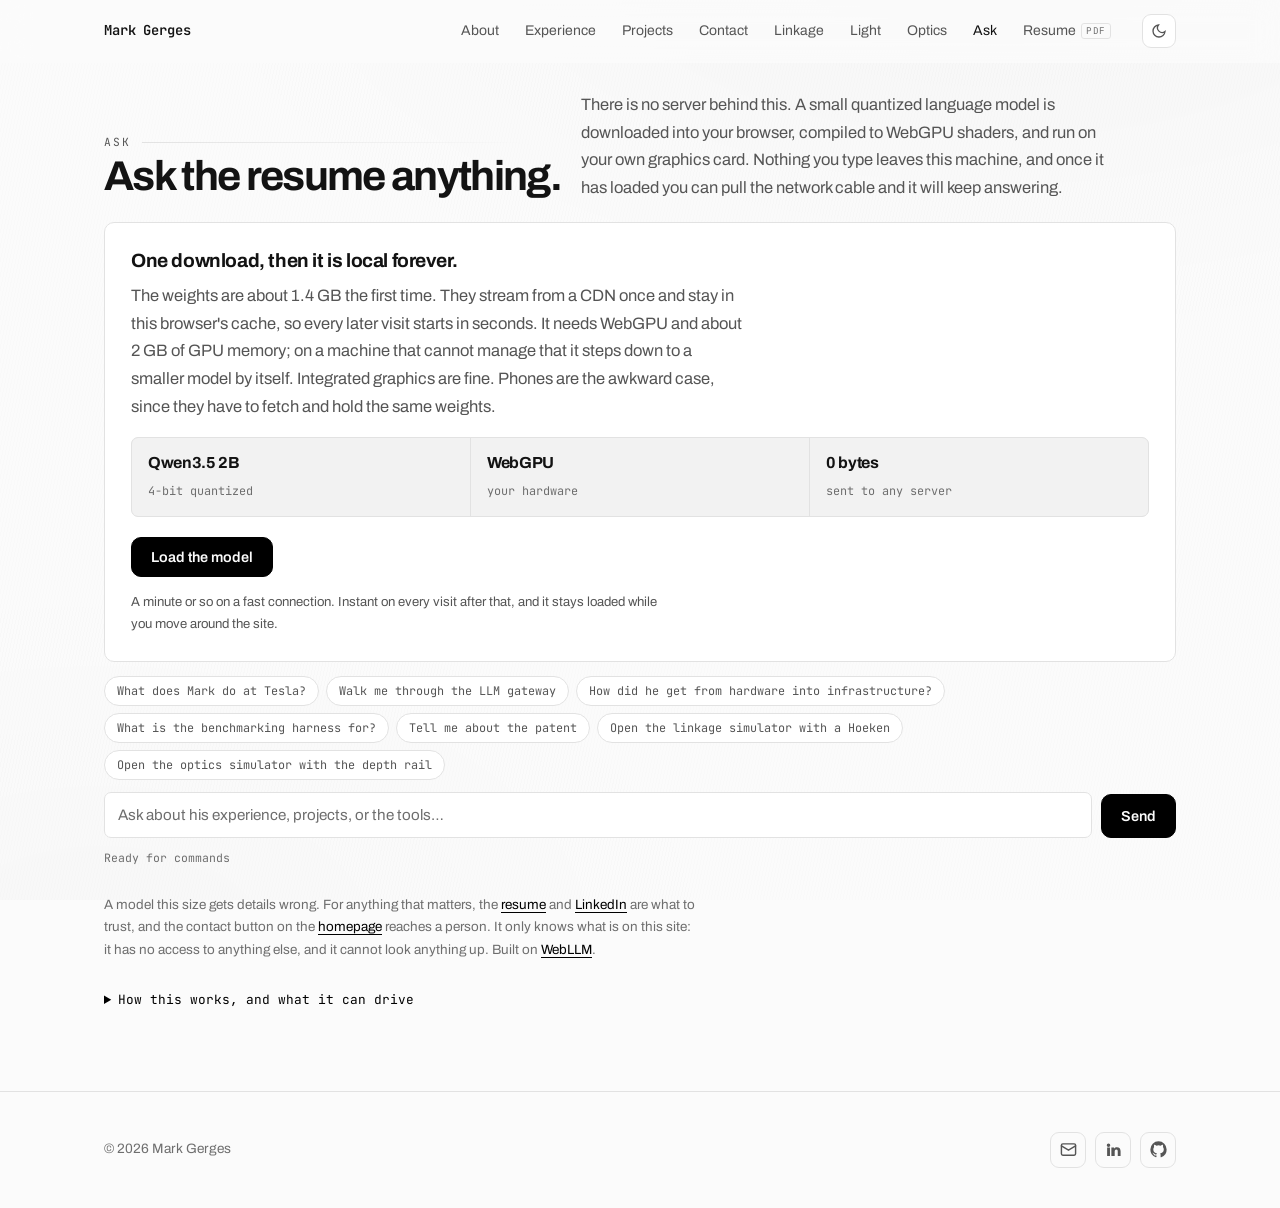
==== pages/chat.html @ 86130ea0 "Bring the depth-of-field box back, and unpile the labels THE BOX. Restored from viewer/scene3d.c: th" ====
<!DOCTYPE html>
<html lang="en">
<head>
<meta charset="UTF-8">
<meta name="viewport" content="width=device-width, initial-scale=1.0">
<title>Ask | Mark Gerges</title>
<meta name="description" content="Ask a language model about Mark Gerges's work, and tell it what to do with the simulators on this site. The model downloads into your browser and runs on your own GPU: nothing you type is sent anywhere.">
<link rel="canonical" href="https://mhsghali.github.io/pages/chat.html">
<meta property="og:type" content="website">
<meta property="og:title" content="Ask — a language model that runs in your browser">
<meta property="og:description" content="A small quantized model, compiled to WebGPU shaders and run on your own graphics card. It answers questions about Mark's work and drives the simulators on this site.">
<meta property="og:url" content="https://mhsghali.github.io/pages/chat.html">
<meta name="twitter:card" content="summary">
<meta name="theme-color" content="#0a0a0a">
<link rel="icon" type="image/svg+xml" href="../assets/images/favicon.svg">
<link rel="preconnect" href="https://fonts.googleapis.com">
<link rel="preconnect" href="https://fonts.gstatic.com" crossorigin>
<link rel="stylesheet" href="https://fonts.googleapis.com/css2?family=Archivo:wght@400;500;600;700;800&family=JetBrains+Mono:wght@400;500&display=swap" media="print" onload="this.media='all'">
<noscript><link rel="stylesheet" href="https://fonts.googleapis.com/css2?family=Archivo:wght@400;500;600;700;800&family=JetBrains+Mono:wght@400;500&display=swap"></noscript>
<link rel="stylesheet" href="../css/main.css?v=f56d3836">
<script>/* Runs before paint: marks JS alive so the reveal animation can hide
   things it will later show, and settles the theme so there is no flash. */
document.documentElement.classList.add("js");
try{var t=localStorage.getItem("theme");
/* No stored choice means the visitor has not chosen; follow the OS. */
if(t==="light"||(!t&&window.matchMedia&&matchMedia("(prefers-color-scheme: light)").matches))
document.documentElement.setAttribute("data-theme","light")}catch(e){}</script>
<script src="../js/app.js?v=f56d3836" defer></script>
<script type="module" src="../js/chat/page.js?v=f56d3836"></script>
</head>
<body>
<div class="sheen" aria-hidden="true"></div>

<!-- BUILD:nav -->
<header class="nav">
  <div class="wrap nav-inner">
    <a class="brand" href="../index.html">Mark Gerges</a>
    <button class="icon-btn nav-toggle" data-nav-toggle aria-expanded="false" aria-label="Toggle navigation">
      <svg viewBox="0 0 24 24" fill="none" stroke="currentColor" stroke-width="2" stroke-linecap="round"><path d="M3 6h18M3 12h18M3 18h18"/></svg>
    </button>
    <nav class="nav-links" aria-label="Primary">
      <a href="../index.html#about">About</a>
      <a href="../index.html#experience">Experience</a>
      <a href="../index.html#projects">Projects</a>
      <a href="../index.html#contact">Contact</a>
      <a href="../pages/linkage.html">Linkage</a>
      <a href="../pages/light.html">Light</a>
      <a href="../pages/optics.html">Optics</a>
      <a href="../pages/chat.html" aria-current="page">Ask</a>
      <a href="../assets/files/MarkGerges.pdf" target="_blank" rel="noopener"
         aria-label="Resume (PDF, opens in a new tab)">Resume<span class="ext" aria-hidden="true">PDF</span></a>
    </nav>
    <div class="nav-actions">
      <button class="icon-btn" data-theme-toggle aria-label="Toggle color theme">
        <svg class="icon-sun" viewBox="0 0 24 24" fill="none" stroke="currentColor" stroke-width="2" stroke-linecap="round"><circle cx="12" cy="12" r="4"/><path d="M12 2v2M12 20v2M4.9 4.9l1.4 1.4M17.7 17.7l1.4 1.4M2 12h2M20 12h2M4.9 19.1l1.4-1.4M17.7 6.3l1.4-1.4"/></svg>
        <svg class="icon-moon" viewBox="0 0 24 24" fill="none" stroke="currentColor" stroke-width="2" stroke-linecap="round"><path d="M21 12.8A9 9 0 1 1 11.2 3a7 7 0 0 0 9.8 9.8z"/></svg>
      </button>
    </div>
  </div>
</header>
<!-- /BUILD:nav -->

<main>
<section class="tool wrap">
  <div class="tool-head">
    <div>
      <p class="eyebrow">Ask</p>
      <h1>Ask the resume anything.</h1>
    </div>
    <p>There is no server behind this. A small quantized language model is downloaded into your browser, compiled to WebGPU shaders, and run on your own graphics card. Nothing you type leaves this machine, and once it has loaded you can pull the network cable and it will keep answering.</p>
  </div>

  <div id="assistant"></div>

  <p class="chat-fineprint">
    A model this size gets details wrong. For anything that matters, the
    <a href="../assets/files/MarkGerges.pdf">resume</a> and
    <a href="https://www.linkedin.com/in/mark-gerges-9899967a/" target="_blank" rel="noopener">LinkedIn</a>
    are what to trust, and the contact button on the <a href="../index.html#contact">homepage</a>
    reaches a person. It only knows what is on this site: it has no access to anything else, and it
    cannot look anything up. Built on
    <a href="https://github.com/mlc-ai/web-llm" target="_blank" rel="noopener">WebLLM</a>.
  </p>

  <details class="howto">
    <summary>How this works, and what it can drive</summary>
    <div class="grid grid-2">
      <div>
        <h3>Where the model runs</h3>
        <p class="panel-hint" style="margin:0 0 12px">The weights stream from a CDN once, about 1.4&nbsp;GB, and are kept in this browser's cache, so every later visit starts in seconds. They are compiled to WebGPU shaders and executed on your GPU. There is no API key here and no request to any server: the network is used to fetch the model and for nothing else.</p>
        <p class="panel-hint" style="margin:0">The model itself is held by a service worker rather than by the page, so it survives you navigating between the pages of this site. Load it here and the assistant panel on the simulators is already warm when you get there.</p>
      </div>
      <div>
        <h3>Two kinds of message</h3>
        <p class="panel-hint" style="margin:0 0 12px">A <strong>question</strong> goes to the model, which answers from a profile written into the page. Anything unrelated to Mark or to this site is refused before it reaches the GPU, by a check that costs nothing and cannot be talked out of it.</p>
        <p class="panel-hint" style="margin:0">A <strong>command</strong> never touches the model at all. &ldquo;Load the Hoeken and run it&rdquo; is matched against a fixed grammar and executed exactly, so the simulator can never be driven by a model's guess. On this page a command becomes a link into the right tool; on the tool pages the same panel presses the buttons.</p>
      </div>
    </div>
  </details>
</section>
</main>

<!-- BUILD:footer -->
<footer>
  <div class="wrap foot">
    <p>&copy; <span data-year></span> Mark Gerges</p>
    <div class="social">
      <a data-mailto data-mailto-user="mrkghali" data-mailto-domain="gmail.com" href="#contact" aria-label="Email" hidden><svg viewBox="0 0 24 24" fill="none" stroke="currentColor" stroke-width="2" stroke-linecap="round" stroke-linejoin="round"><rect x="2" y="4" width="20" height="16" rx="2"/><path d="m22 7-10 6L2 7"/></svg></a>
      <a href="https://www.linkedin.com/in/mark-gerges-9899967a/" target="_blank" rel="noopener" aria-label="LinkedIn"><svg viewBox="0 0 24 24" fill="currentColor"><path d="M4.98 3.5a2.5 2.5 0 1 1 0 5 2.5 2.5 0 0 1 0-5zM3 9h4v12H3zM9 9h3.8v1.7h.06c.53-.95 1.83-1.95 3.76-1.95C20.5 8.75 22 11 22 14.5V21h-4v-5.9c0-1.4-.03-3.2-2-3.2s-2.3 1.5-2.3 3.1V21H9z"/></svg></a>
      <a href="https://github.com/MHSGhali" target="_blank" rel="noopener" aria-label="GitHub"><svg viewBox="0 0 24 24" fill="currentColor"><path d="M12 .5A11.5 11.5 0 0 0 .5 12a11.5 11.5 0 0 0 7.86 10.92c.58.1.79-.25.79-.55v-2c-3.2.7-3.88-1.37-3.88-1.37-.53-1.35-1.29-1.7-1.29-1.7-1.05-.72.08-.7.08-.7 1.16.08 1.77 1.2 1.77 1.2 1.03 1.78 2.71 1.27 3.37.97.1-.75.4-1.27.73-1.56-2.55-.29-5.24-1.28-5.24-5.7 0-1.26.45-2.29 1.19-3.1-.12-.29-.52-1.46.11-3.05 0 0 .97-.31 3.18 1.18a11 11 0 0 1 5.8 0c2.2-1.49 3.17-1.18 3.17-1.18.63 1.59.23 2.76.12 3.05.74.81 1.18 1.84 1.18 3.1 0 4.43-2.69 5.4-5.25 5.69.41.36.78 1.06.78 2.14v3.17c0 .3.2.66.8.55A11.5 11.5 0 0 0 23.5 12 11.5 11.5 0 0 0 12 .5z"/></svg></a>
    </div>
  </div>
</footer>
<!-- /BUILD:footer -->
</body>
</html>
---- css/main.css ----
/* ============================================================
   Mark Gerges - design system
   Monochrome, dark-first. Light mode via [data-theme].

   There is no hue anywhere, so --accent is not a colour but a POSITION: the
   far end of the value scale, white on black and black on white. It marks
   whatever should carry the most emphasis -- a driven motor link, a traced
   path, the primary button, a focused control. Everything else is placed
   between --text and --surface-line by value alone.
   ============================================================ */

:root {
  --bg:            #0a0a0a;
  --bg-elev:       #141414;
  --bg-elev-2:     #1c1c1c;
  --surface-line:  #2c2c2c;
  --text:          #e9e9e9;
  --text-dim:      #a1a1a1;
  --text-faint:    #858585;
  --accent:        #ffffff;
  --accent-soft:   rgba(255, 255, 255, 0.08);
  --ring:          rgba(255, 255, 255, 0.55);
  --shadow:        0 1px 2px rgba(0,0,0,.6), 0 12px 30px -14px rgba(0,0,0,.85);
  --sheen-opacity: 1;

  --font-sans: "Archivo", system-ui, -apple-system, "Segoe UI", Helvetica, Arial, sans-serif;
  --font-mono: "JetBrains Mono", ui-monospace, SFMono-Regular, "SF Mono", Menlo, Consolas, monospace;

  --maxw: 1120px;
  --radius: 10px;
  --radius-sm: 7px;
}

:root[data-theme="light"] {
  --bg:            #fbfbfb;
  --bg-elev:       #ffffff;
  --bg-elev-2:     #f2f2f2;
  --surface-line:  #e2e2e2;
  --text:          #131313;
  --text-dim:      #555555;
  --text-faint:    #6e6e6e;
  --accent:        #000000;
  --accent-soft:   rgba(0, 0, 0, 0.06);
  --ring:          rgba(0, 0, 0, 0.5);
  --shadow:        0 1px 2px rgba(0,0,0,.05), 0 10px 26px -14px rgba(0,0,0,.22);
  --sheen-opacity: 0.6;
}

*, *::before, *::after { box-sizing: border-box; }

/* `hidden` must beat the display rules on .btn, .toolbar, etc. */
[hidden] { display: none !important; }

html { scroll-behavior: smooth; scroll-padding-top: 92px; -webkit-text-size-adjust: 100%; }
@media (prefers-reduced-motion: reduce) {
  html { scroll-behavior: auto; }
  *, *::before, *::after { animation-duration: .001ms !important; transition-duration: .001ms !important; }
}

body {
  margin: 0;
  background: var(--bg);
  color: var(--text);
  font-family: var(--font-sans);
  font-size: 16.5px;
  line-height: 1.68;
  -webkit-font-smoothing: antialiased;
  overflow-x: hidden;
}

/* ---------- brushed-metal backdrop ---------- */
.sheen {
  position: fixed; inset: 0; z-index: -1; pointer-events: none;
  opacity: var(--sheen-opacity);
  transition: opacity .5s ease;
  background:
    radial-gradient(1200px 600px at 78% -8%, rgba(255,255,255,.05), transparent 70%),
    radial-gradient(900px 500px at 8% 104%, rgba(255,255,255,.03), transparent 72%),
    repeating-linear-gradient(102deg,
      rgba(255,255,255,.012) 0px, rgba(255,255,255,.012) 1px,
      transparent 1px, transparent 3px);
}
:root[data-theme="light"] .sheen {
  background:
    radial-gradient(1200px 600px at 78% -8%, rgba(0,0,0,.035), transparent 70%),
    radial-gradient(900px 500px at 8% 104%, rgba(0,0,0,.022), transparent 72%),
    repeating-linear-gradient(102deg,
      rgba(0,0,0,.014) 0px, rgba(0,0,0,.014) 1px,
      transparent 1px, transparent 3px);
}

/* ---------- layout ---------- */
.wrap { width: 100%; max-width: var(--maxw); margin-inline: auto; padding-inline: 24px; }
.section { padding-block: 84px; position: relative; }
.section + .section { border-top: 1px solid var(--surface-line); }
@media (max-width: 640px) { .section { padding-block: 56px; } .wrap { padding-inline: 18px; } }

/* ---------- type ---------- */
h1, h2, h3, h4 { line-height: 1.2; letter-spacing: -.021em; margin: 0 0 .5em; font-weight: 700; }
h1 { font-size: clamp(2.6rem, 7vw, 5.1rem); letter-spacing: -.04em; }
h2 { font-size: clamp(1.5rem, 3.2vw, 2.1rem); }
h3 { font-size: 1.12rem; }
p  { margin: 0 0 1.05em; color: var(--text-dim); }
a  { color: var(--accent); text-decoration: none; text-underline-offset: 3px; }
a:hover { text-decoration: underline; }
p a, li a, dd a { text-decoration: underline; text-decoration-thickness: 1px; }
strong { color: var(--text); font-weight: 600; }
::selection { background: var(--accent); color: var(--bg); }

.eyebrow {
  font-family: var(--font-mono);
  font-size: .705rem;
  letter-spacing: .19em;
  text-transform: uppercase;
  color: var(--text-dim);
  margin: 0 0 14px;
  display: flex; align-items: center; gap: 11px;
}
.eyebrow::after { content: ""; height: 1px; flex: 1; background: linear-gradient(90deg, var(--surface-line), transparent); }

.lead { font-size: 1.11rem; color: var(--text-dim); max-width: 66ch; }
.mono { font-family: var(--font-mono); }
.meta { font-family: var(--font-mono); font-size: .78rem; color: var(--text-faint); margin-bottom: 10px; }

:where(a, button, input, textarea, select, [tabindex]):focus-visible {
  outline: 2px solid var(--ring); outline-offset: 3px; border-radius: 4px;
}

/* ---------- nav ---------- */
.nav {
  position: sticky; top: 0; z-index: 50;
  backdrop-filter: saturate(160%) blur(14px);
  -webkit-backdrop-filter: saturate(160%) blur(14px);
  background: color-mix(in srgb, var(--bg) 78%, transparent);
  border-bottom: 1px solid transparent;
  transition: border-color .25s ease, background .25s ease;
}
.nav.is-stuck { border-bottom-color: var(--surface-line); }
.nav-inner { display: flex; align-items: center; gap: 20px; height: 62px; }
.brand {
  font-family: var(--font-mono); font-size: .86rem; font-weight: 600;
  color: var(--text); letter-spacing: -.01em; white-space: nowrap;
}
.brand:hover { text-decoration: none; color: var(--accent); }
.nav-links { display: flex; gap: 4px; margin-left: auto; align-items: center; }
.nav-links a {
  color: var(--text-dim); font-size: .875rem; padding: 7px 11px;
  border-radius: 8px; transition: color .18s, background .18s;
}
.nav-links a:hover { color: var(--text); background: var(--bg-elev-2); text-decoration: none; }
.nav-links a[aria-current="page"] { color: var(--text); }
/* The nav's only off-site destination. Without a cue it looks like another
   section anchor, and clicking it replaces the site with a PDF viewer. */
.nav-links .ext {
  font-family: var(--font-mono); font-size: .58rem; letter-spacing: .06em;
  margin-left: 5px; padding: 1px 4px; border-radius: 3px; vertical-align: 1px;
  border: 1px solid var(--surface-line); color: var(--text-faint);
}

.icon-btn {
  display: grid; place-items: center; width: 34px; height: 34px; flex: 0 0 34px;
  border: 1px solid var(--surface-line); background: var(--bg-elev);
  color: var(--text-dim); border-radius: 9px; cursor: pointer;
  transition: color .18s, border-color .18s, transform .18s;
}
.icon-btn:hover { color: var(--text); border-color: var(--accent); transform: translateY(-1px); }
.icon-btn svg { width: 16px; height: 16px; }
:root[data-theme="light"] .icon-sun { display: none; }
:root:not([data-theme="light"]) .icon-moon { display: none; }

.nav-toggle { display: none; }
@media (max-width: 820px) {
  .nav-toggle { display: grid; margin-left: auto; }
  .nav-links {
    position: absolute; top: 62px; left: 0; right: 0; margin: 0;
    flex-direction: column; align-items: stretch; gap: 2px; padding: 10px 18px 16px;
    background: var(--bg-elev); border-bottom: 1px solid var(--surface-line);
    box-shadow: var(--shadow);
  }
  .nav-links:not(.open) { display: none; }
  .nav-links a { padding: 10px 12px; font-size: .95rem; }
  .nav-actions { margin-left: 10px; }
}
.nav-actions { display: flex; gap: 8px; align-items: center; }

/* ---------- buttons ---------- */
.btn {
  display: inline-flex; align-items: center; gap: 9px;
  padding: 11px 19px; border-radius: 10px;
  font-size: .9rem; font-weight: 500; letter-spacing: -.006em;
  border: 1px solid var(--surface-line); background: var(--bg-elev); color: var(--text);
  cursor: pointer; transition: transform .18s ease, border-color .18s, background .18s, box-shadow .18s;
  text-decoration: none; font-family: inherit;
}
.btn:hover:not(:disabled) { text-decoration: none; transform: translateY(-2px); border-color: var(--accent); box-shadow: var(--shadow); }
.btn:disabled { opacity: .4; cursor: not-allowed; transform: none; }
.btn-primary { background: var(--accent); border-color: var(--accent); color: var(--bg); font-weight: 600; }
.btn-primary:hover:not(:disabled) { filter: brightness(1.08); border-color: var(--accent); }
.btn svg { width: 15px; height: 15px; flex: none; }

/* ---------- hero ---------- */
.hero { padding-block: 92px 76px; position: relative; }
.hero-grid { display: grid; grid-template-columns: 1fr 440px; gap: 40px; align-items: center; }
/* Smaller than the global h1: the hero shares its row with the canvas, so the
   headline has about half the page to wrap in. The two halves are separated by
   value rather than hue -- the second line sits at the top of the scale. */
.hero h1 { margin-bottom: 18px; font-weight: 800; letter-spacing: -.042em; line-height: 1.02;
  font-size: clamp(2.1rem, 4.9vw, 3.7rem); color: var(--text-dim); }
.hero h1 .grad { color: var(--accent); }
.hero-role { font-size: 1.05rem; color: var(--text); font-weight: 500; margin-bottom: 14px; }
.hero-role .sep { color: var(--text-faint); margin: 0 8px; }
.hero-cta { display: flex; flex-wrap: wrap; gap: 11px; margin-top: 30px; }
@media (max-width: 900px) {
  .hero { padding-block: 56px 48px; }
  .hero-grid { grid-template-columns: 1fr; }
}

/* ---------- hero walker background ----------
   Full-bleed behind the hero, breaking out of .wrap's column so the creature
   can walk the whole width. It sits under the text and takes no clicks; the
   mask fades it out under the headline, where contrast has to be the text's. */
.hero-walkers {
  /* Plain inset box inside the hero. It used to break out to 100vw with a
     translate, which is one more thing that can go wrong (100vw counts the
     scrollbar) for a decoration; the right-hand side of the text column is
     where it needs to be anyway. */
  position: absolute; inset: 0; z-index: 0;
  overflow: hidden;
  /* Opaque only past the text column, so the creature and its shadow never
     compete with the lead paragraph for contrast. */
  /* ONE mask layer, deliberately. Two layers need mask-composite, and the
     -webkit- prefixed property takes a different set of keywords from the
     standard one -- get that pairing wrong in either direction and the layers
     composite to an empty mask, which hides the background completely on some
     browsers and not others. A single gradient needs no compositing at all;
     the vertical falloff is the ground's own radial fade instead. */
  /* The text column is capped at 620px inside a 1120px wrap, so it ends around
     55% -- the mask must not reach full strength before then, or the creature
     is at full contrast exactly where the lead paragraph's last words are. */
  -webkit-mask-image: linear-gradient(to right, transparent 30%, #000 66%, #000 93%, transparent);
          mask-image: linear-gradient(to right, transparent 30%, #000 66%, #000 93%, transparent);
  /* The mask above already protects the text column's contrast, so the
     opacity was doing that job twice and washing the creature out where it is
     the only thing on screen. */
  opacity: .85;
}
.hero-walkers canvas {
  display: block; width: 100%; height: 100%;
  /* Drag to turn the creature. pan-y leaves a vertical swipe to the page, so
     this never eats scrolling on a phone. */
  touch-action: pan-y; -webkit-user-select: none; user-select: none;
}
/* The text column sits above the canvas and would otherwise swallow every
   pointer event across the full width of the row, leaving nothing to drag.
   The container passes them through; its content still takes them, so the
   headline stays selectable and the buttons stay clickable. */
.hero-grid { pointer-events: none; }
.hero-grid > * { pointer-events: auto; }
/* The content has to sit above it, and .hero-grid is the only thing between. */
.hero-grid { position: relative; z-index: 1; }
/* One column now that the figure is gone: the background owns the right-hand
   side, so the text is held to a readable measure instead of filling it. */
.hero-grid { grid-template-columns: minmax(0, 620px); }
/* As the window narrows the text takes the whole column and the creature ends
   up behind it, so it is pushed further back at each step rather than dropped.
   The framing itself already follows the viewport's shape (see framing.js), so
   it stays wholly on screen the whole way down; this is only about contrast.
   At phone widths it stops being a backdrop altogether -- see below. */
@media (max-width: 1100px) { .hero-walkers { opacity: .62; } }
@media (max-width: 900px)  { .hero-walkers { opacity: .42; } }
@media (prefers-reduced-motion: reduce) { .hero-walkers { opacity: .5; } }

/* Phones. It used to be dropped here, and the reason was sound: the text
   column is the whole width, so a creature behind it is behind every word of
   it, and the mask that buys the lead paragraph its contrast on a desktop has
   nothing left to fade the creature into. The answer is to stop putting it
   behind the text. Below 640px it leaves the absolute layer and takes a band
   of its own under the buttons, where it competes with nothing, runs at full
   contrast, and can still be dragged -- the same reading it has on a desktop,
   in the only place a phone has room for it.

   This must come after the reduced-motion rule above: both queries can match
   at once, and out here the dimming that protects body text has no text to
   protect. */
@media (max-width: 640px) {
  .hero { display: flex; flex-direction: column; }
  .hero-grid   { order: 1; }
  .hero-walkers { order: 2; }
  .stats       { order: 3; }
  .hero-walkers {
    /* Into the flow. inset/z-index above are inert once it is not positioned. */
    position: static;
    height: 190px;
    /* Out to the screen edges: .wrap's 18px is the only thing holding it in,
       so cancelling that is the whole break-out -- no 100vw, no translate. */
    margin: 24px -18px 0;
    opacity: 1;
    /* A band has two edges against the page, not one against a text column. */
    -webkit-mask-image: linear-gradient(to right, transparent, #000 15%, #000 85%, transparent);
            mask-image: linear-gradient(to right, transparent, #000 15%, #000 85%, transparent);
  }
}

/* ---------- stat strip ---------- */
.stats { display: grid; grid-template-columns: repeat(4, 1fr); gap: 1px; background: var(--surface-line);
  border: 1px solid var(--surface-line); border-radius: var(--radius); overflow: hidden; margin-top: 52px; }
.stat { background: var(--bg-elev); padding: 20px 22px; }
.stat b { display: block; font-size: 1.5rem; font-weight: 700; letter-spacing: -.03em;
  font-family: var(--font-mono); color: var(--text); }
.stat span { font-size: .78rem; color: var(--text-faint); letter-spacing: .02em; }
@media (max-width: 760px) { .stats { grid-template-columns: repeat(2, 1fr); } }

/* ---------- cards ---------- */
.card {
  background: var(--bg-elev); border: 1px solid var(--surface-line);
  border-radius: var(--radius); padding: 24px;
  transition: border-color .2s ease, transform .2s ease, box-shadow .2s ease;
}
a.card { display: block; color: inherit; }
a.card:hover { border-color: var(--accent); transform: translateY(-3px); box-shadow: var(--shadow); text-decoration: none; }
a.card h3 { color: var(--accent); }
/* The two playable tools sat in the same box as three case studies that are
   only prose, so the thing a visitor can actually go and use looked like
   reading material. The rule marks them without inventing a second card. */
.card-live { border-left: 2px solid var(--accent); }
/* A pointer onward rather than a project in its own right, so it sits back. */
.card-more { background: transparent; border-style: dashed; }
.card-more h3 { color: var(--text-dim); }
.card-more:hover h3 { color: var(--accent); }
.card-live .tag { margin-bottom: 10px; }
.card h3 + .meta { margin-top: -.35em; }
.grid { display: grid; gap: 16px; }
.grid-2 { grid-template-columns: repeat(auto-fit, minmax(300px, 1fr)); }
.grid-3 { grid-template-columns: repeat(auto-fit, minmax(250px, 1fr)); }
.grid p:last-child { margin-bottom: 0; }

/* ---------- timeline ---------- */
.timeline { position: relative; padding-left: 28px; }
.timeline::before { content: ""; position: absolute; left: 5px; top: 8px; bottom: 8px; width: 1px;
  background: linear-gradient(var(--surface-line), var(--surface-line) 60%, transparent); }
.tl-item { position: relative; padding-bottom: 34px; }
.tl-item:last-child { padding-bottom: 0; }
.tl-item::before {
  content: ""; position: absolute; left: -27px; top: 9px; width: 11px; height: 11px;
  border-radius: 50%; background: var(--bg); border: 2px solid var(--accent);
}
.tl-item.past::before { border-color: var(--text-faint); }
.tl-head { display: flex; flex-wrap: wrap; align-items: baseline; gap: 10px; margin-bottom: 3px; }
.tl-head h3 { margin: 0; }
.tl-org { color: var(--accent); font-weight: 500; margin-bottom: .5em; }
.tl-date { font-family: var(--font-mono); font-size: .74rem; color: var(--text-faint);
  margin-left: auto; white-space: nowrap; letter-spacing: .02em; }
/* The header row keeps the full width -- .tl-date is pushed to the far right
   by margin-left:auto and would collapse inwards if the item were capped. Only
   the prose is measured. */
.tl-item > p, .tl-item ul { max-width: 78ch; }
.tl-item ul { margin: 10px 0 0; padding-left: 18px; color: var(--text-dim); }
.tl-item li { margin-bottom: 6px; }
.tl-item li::marker { color: var(--text-faint); }

/* ---------- tags ---------- */
.tags { display: flex; flex-wrap: wrap; gap: 7px; }
.tag {
  font-family: var(--font-mono); font-size: .735rem; padding: 4px 10px;
  border-radius: 999px; border: 1px solid var(--surface-line);
  background: var(--bg-elev-2); color: var(--text-dim); white-space: nowrap;
}
.tag.hot { border-color: var(--accent); color: var(--accent); background: var(--accent-soft); }

/* ---------- publication list ---------- */
.pubs { list-style: none; margin: 0; padding: 0; }
.pubs li { padding: 15px 0; border-bottom: 1px solid var(--surface-line); color: var(--text-dim); font-size: .945rem; }
.pubs li:last-child { border-bottom: 0; }
.pubs .authors em { font-style: normal; color: var(--text); font-weight: 600; }
.pubs .venue { color: var(--text-faint); font-style: italic; }

/* ---------- footer ---------- */
footer { border-top: 1px solid var(--surface-line); padding: 40px 0; margin-top: 20px; }
.foot { display: flex; flex-wrap: wrap; gap: 16px; align-items: center; justify-content: space-between; }
.foot p { margin: 0; font-size: .85rem; color: var(--text-faint); }
.social { display: flex; gap: 9px; }
.social a { display: grid; place-items: center; width: 36px; height: 36px; border-radius: 9px;
  border: 1px solid var(--surface-line); color: var(--text-dim); transition: all .18s; }
.social a:hover { color: var(--accent); border-color: var(--accent); transform: translateY(-2px); }
.social svg { width: 17px; height: 17px; }

/* ---------- reveal on scroll ----------
   Gated on `.js`, which the inline head script sets before paint. Only
   app.js ever adds `.in`, so an ungated rule would leave every section but
   the hero invisible if that script failed to load or threw -- the page
   would be a headline and a footer. With the gate, no JS means no hiding. */
.js .reveal { opacity: 0; transform: translateY(14px); transition: opacity .6s ease, transform .6s cubic-bezier(.2,.7,.3,1); }
.js .reveal.in { opacity: 1; transform: none; }

/* ============================================================
   Linkage tool (pages/linkage.html)
   ============================================================ */

.tool { padding-block: 28px 60px; }
.tool-head { display: flex; flex-wrap: wrap; align-items: flex-end; gap: 20px; margin-bottom: 20px; }
.tool-head h1 { font-size: clamp(1.8rem, 4vw, 2.6rem); margin: 0; }
.tool-head p { margin: 0; max-width: 60ch; }

/* --- toolbar --- */
.toolbar {
  display: flex; flex-wrap: wrap; gap: 6px; align-items: center;
  padding: 10px; margin-bottom: 12px;
  background: var(--bg-elev); border: 1px solid var(--surface-line);
  border-radius: var(--radius);
}
.tbtn {
  display: inline-flex; align-items: center; gap: 7px;
  font-family: var(--font-mono); font-size: .78rem; font-weight: 500;
  padding: 8px 12px; border-radius: var(--radius-sm);
  border: 1px solid var(--surface-line); background: var(--bg-elev-2);
  color: var(--text-dim); cursor: pointer; white-space: nowrap;
  transition: color .15s, border-color .15s, background .15s;
}
.tbtn:hover:not(:disabled) { color: var(--text); border-color: var(--accent); }
.tbtn:disabled { opacity: .35; cursor: not-allowed; }
.tbtn[aria-pressed="true"] { color: var(--accent); border-color: var(--accent); background: var(--accent-soft); }
.tbtn kbd {
  font-family: inherit; font-size: .68rem; padding: 1px 5px; border-radius: 4px;
  background: var(--bg); border: 1px solid var(--surface-line); color: var(--text-faint);
}
.tbtn-go { color: var(--text); border-color: var(--accent); background: var(--accent-soft); }

/* A button that reports STATE rather than performing an action. It shows both
   options at once and lights the live one, because a lone word ("draft") reads
   equally as "you are in draft" and as "click for draft" -- and the two are
   opposite. aria-pressed carries the same fact to a screen reader, and it is
   the only thing the script sets: the labels never change. */
.tbtn-toggle { gap: 0; }
.tbtn-toggle span { padding: 0 5px; color: var(--text-faint); transition: color .15s; }
.tbtn-toggle .tbtn-alt { border-left: 1px solid var(--surface-line); }
.tbtn-toggle[aria-pressed="true"]  { color: var(--text); border-color: var(--surface-line); background: var(--bg-elev-2); }
.tbtn-toggle[aria-pressed="false"] { color: var(--text); }
/* The lit half is whichever one the current state names. */
.tbtn-toggle[aria-pressed="true"]  [data-on]  { color: var(--accent); }
.tbtn-toggle[aria-pressed="false"] [data-off] { color: var(--accent); }
.tbtn-sep { width: 1px; align-self: stretch; background: var(--surface-line); margin: 0 4px; }
.tbtn-spacer { flex: 1 1 auto; }

.toolbar select {
  font-family: var(--font-mono); font-size: .78rem;
  padding: 8px 10px; border-radius: var(--radius-sm);
  border: 1px solid var(--surface-line); background: var(--bg-elev-2);
  color: var(--text); cursor: pointer;
}

/* --- the two viewports --- */
.stage { display: grid; grid-template-columns: 1fr 1fr; gap: 12px; }
@media (max-width: 900px) { .stage { grid-template-columns: 1fr; } }

/* Both viewports are on screen together above 900px, so there is nothing to
   choose between and the switch stays out of the way. */
.stage-switch { display: none; gap: 6px; margin-bottom: 10px; }
@media (max-width: 900px) {
  .stage-switch { display: flex; }
  .stage-switch .tbtn { flex: 1; justify-content: center; }
  #stage[data-show="design"] #view3d-vp,
  #stage[data-show="3d"] #editor-vp { display: none; }
}

.viewport {
  position: relative; overflow: hidden;
  background: var(--bg-elev); border: 1px solid var(--surface-line);
  border-radius: var(--radius);
}
.viewport canvas { display: block; width: 100%; height: 100%; }
#editor-vp { aspect-ratio: 4 / 3; touch-action: none; cursor: crosshair; }
#editor-vp.is-running { cursor: default; }
#view3d-vp { aspect-ratio: 4 / 3; touch-action: none; }
@media (max-width: 900px) { #view3d-vp { aspect-ratio: 16 / 10; } }


.vp-label {
  position: absolute; top: 10px; left: 12px; z-index: 2;
  font-family: var(--font-mono); font-size: .68rem; letter-spacing: .12em;
  text-transform: uppercase; color: var(--text-faint); pointer-events: none;
}
.vp-note {
  position: absolute; inset: auto 12px 10px 12px; z-index: 2;
  font-family: var(--font-mono); font-size: .7rem; color: var(--text-faint);
  text-align: center; pointer-events: none;
  /* It sits over the drawing, and the mechanism can pass right under it. */
  text-shadow: 0 1px 3px var(--bg-elev), 0 0 8px var(--bg-elev);
}
.vp-note:empty { display: none; }

/* --- status line --- */
.status {
  display: flex; flex-wrap: wrap; gap: 8px 18px; align-items: center;
  margin-top: 12px; padding: 12px 16px;
  background: var(--bg-elev); border: 1px solid var(--surface-line);
  border-radius: var(--radius);
  font-family: var(--font-mono); font-size: .76rem; color: var(--text-faint);
}
.status b { color: var(--text); font-weight: 500; }
.status .msg { color: var(--text-dim); }
.status .msg.warn { color: var(--accent); }
.status .actions { margin-left: auto; display: flex; gap: 8px; }

/* --- the how-to panel --- */
.howto { margin-top: 28px; }
.howto summary { cursor: pointer; color: var(--accent); font-family: var(--font-mono); font-size: .8rem; }
.howto[open] summary { margin-bottom: 16px; }
.keys { display: grid; grid-template-columns: repeat(auto-fit, minmax(260px, 1fr)); gap: 4px 28px; margin: 0; }
.keys div { display: flex; gap: 12px; align-items: baseline; padding: 5px 0;
  border-bottom: 1px solid var(--surface-line); font-size: .87rem; color: var(--text-dim); }
.keys dt { flex: 0 0 84px; font-family: var(--font-mono); font-size: .74rem; color: var(--text); }
.keys dd { margin: 0; }

/* ============================================================
   Optics simulator (pages/optics.html)
   ============================================================ */

/* The two viewports stack in one column and the controls take the other, so
   the whole tool is one screenful: change a number on the right and watch both
   pictures answer, without scrolling between them. */
.stage-optics {
  grid-template-columns: minmax(0, 1fr) 300px;
  /* No height of its own: the CONTROLS set it, and the two viewports split
     whatever that comes to. Fixing the height instead put the sensor rows
     behind an inner scrollbar on a laptop screen, which is a worse failure
     than the stage being a little taller -- a control you cannot see is a
     control that does not exist.

     The floor keeps the pictures usable if the panel is ever short. */
  min-height: 430px;
}
.views { display: grid; grid-template-rows: 1fr 1fr; gap: 12px; min-height: 0; }
/* min-height:0 on both, or a grid child refuses to shrink below its content and
   the row split silently stops being equal. */
.views .viewport { min-height: 0; }

/* The cap is a backstop, not the usual case: on any ordinary window the panel
   is shorter than this and nothing scrolls. It exists so a very short viewport
   cannot stretch the stage past the screen. */
.optics-panel {
  display: flex; flex-direction: column; gap: 12px;
  min-height: 0; max-height: 88vh; overflow-y: auto;
  scrollbar-width: thin;
}
.optics-panel > div { display: contents; }

/* The derived readouts, as a full-width strip below the stage. */
#derived { margin-top: 12px; }
/* Three columns, not four. At four the tracks come out around 260px and
   "axis sharp from" wraps onto two lines, which makes a row of measurements
   look like a paragraph. */
#derived .pgroup .derived-rows {
  display: grid; gap: 0 32px;
  grid-template-columns: repeat(auto-fit, minmax(300px, 1fr));
}

@media (max-width: 900px) {
  /* One column, and the switch decides which viewport is on screen -- so the
     stage holds ONE picture and the controls follow it. */
  .stage-optics { grid-template-columns: 1fr; height: auto; min-height: 0; }
  .views { grid-template-rows: auto; }
  #scene-vp, #image-vp { aspect-ratio: 3 / 2; }
  #stage[data-show="scene"] #image-vp,
  #stage[data-show="image"] #scene-vp { display: none; }
  /* max-height as well as overflow: left at 88vh with overflow visible, the
     panel's BOX stops short while its content runs on, and the status bar
     below is drawn straight through it. */
  .optics-panel { overflow: visible; max-height: none; }
}

#scene-vp, #image-vp { touch-action: none; }
/* Give the vertical swipe back to the page; two-finger orbit still works. */
@media (max-width: 900px) { #scene-vp { touch-action: pan-y; } }

/* The render is a small grid scaled up, and it is a PHOTOGRAPH -- smoothing is
   right where a pixel-art `pixelated` would be wrong. Letterboxed rather than
   stretched, so a square crop of the format is not silently widened. */
/* Absolutely positioned, exactly as the scene view's container is, so the
   canvas does NOT contribute to layout. Left in flow its intrinsic 320x213
   drives the viewport's height -- the render grid would silently decide how
   tall the page is, and raising the resolution would resize the furniture. */
#image {
  position: absolute; inset: 0;
  width: 100%; height: 100%;
  object-fit: contain;
  background: #000;
}
/* .viewport sets `canvas { width:100%; height:100% }` for the linkage editor,
   which in a flow layout is what pins the height; the absolute positioning
   above overrides that here. */

.pgroup {
  background: var(--bg-elev); border: 1px solid var(--surface-line);
  border-radius: var(--radius); padding: 14px 16px;
}
.pgroup h3 {
  font-family: var(--font-mono); font-size: .7rem; letter-spacing: .12em;
  text-transform: uppercase; color: var(--text-faint);
  margin: 0 0 10px; font-weight: 500;
}
/* A read-only row is a measurement, not a control, so it reads as text rather
   than as a box someone tried and failed to type in. */
/* .prow is a flex row, so a grid-template-columns here would do nothing at all.
   The value takes the rest of the row and right-aligns in it, which is what
   puts a column of measurements on a common edge. */
.prow-ro span {
  flex: 1; min-width: 0;
  font-size: .78rem; color: var(--text-dim); text-align: right;
}
.derived-rows { display: grid; }

/* ============================================================
   Light simulator (pages/light.html)
   ============================================================ */

/* The viewport carries the measurement, so it gets the room; the property
   panel is a fixed column beside it. */
.stage-light { grid-template-columns: 1fr 300px; }
@media (max-width: 900px) { .stage-light { grid-template-columns: 1fr; } }

#viewport-wrap { aspect-ratio: 16 / 10; }
@media (max-width: 900px) { #viewport-wrap { aspect-ratio: 4 / 3; } }
#viewport { touch-action: none; cursor: crosshair; }  /* narrowed for touch below */

/* --- colour bar --- */
.legend {
  position: absolute; left: 12px; right: 12px; bottom: 10px; z-index: 2;
  display: flex; align-items: center; gap: 10px;
  font-family: var(--font-mono); font-size: .68rem; color: var(--text-faint);
  pointer-events: none;
}
.legend canvas {
  flex: 1; height: 9px; border-radius: 3px; display: block;
  border: 1px solid var(--surface-line);
}

/* --- property panel --- */
.panel {
  background: var(--bg-elev); border: 1px solid var(--surface-line);
  border-radius: var(--radius); padding: 16px; overflow-y: auto;
  max-height: 640px;
}
.panel h3 { font-size: .95rem; margin: 0 0 14px; }
.panel-hint { font-size: .86rem; color: var(--text-faint); margin: 0; }
.prow { display: flex; align-items: center; gap: 10px; margin-bottom: 9px; }
.prow label {
  flex: 0 0 92px; font-family: var(--font-mono); font-size: .68rem;
  color: var(--text-faint); letter-spacing: .02em;
}
.prow input, .prow select {
  flex: 1; min-width: 0; width: 100%;
  font-family: var(--font-mono); font-size: .76rem;
  padding: 6px 8px; border-radius: var(--radius-sm);
  border: 1px solid var(--surface-line); background: var(--bg-elev-2); color: var(--text);
}
.prow input:focus, .prow select:focus { border-color: var(--accent); outline: none; }
.vec3 { display: flex; gap: 5px; flex: 1; min-width: 0; }
.vec3 input { flex: 1 1 0; min-width: 0; }
.panel .tbtn { margin-top: 14px; width: 100%; justify-content: center; }

/* --- probe readout ---
   Pinned inside the viewport, under the nav wheel: the answer to "what is the
   illuminance here?" has to appear where the pointer is, not below the fold. */
.probe {
  position: absolute; top: 10px; left: 12px; right: 108px; z-index: 2;
  margin: 0; min-height: 1.4em;
  font-size: .72rem; line-height: 1.5; color: var(--text-dim);
  text-shadow: 0 1px 3px var(--bg), 0 0 8px var(--bg);
  pointer-events: none;
}
/* The viewport label owns the top-left corner, so step the probe below it. */
#viewport-wrap .probe { top: 30px; }
.probe:empty { display: none; }
.probe b { color: var(--text); }
.status .over { color: var(--text-faint); }

/* While interreflection accumulates, min/mean/max keep moving. Saying so is
   the difference between a number that is settling and one that is wrong. */
#stats.unsettled { opacity: .55; transition: opacity .3s ease; }

/* touch-action: none is right on a desktop, where the page is scrolled by a
   wheel or a trackpad and the viewport should keep every gesture. On a phone
   the same rule is a trap: the viewport is nearly the full width of the screen,
   so a finger landing anywhere on it swallows the swipe and the page will not
   scroll past the tool. .hero-walkers has always got this right (pan-y, and a
   comment saying why); the tools did not.

   pan-y gives the vertical swipe back to the page. Everything else survives:
   two fingers still pinch and orbit, a horizontal drag still selects and turns,
   and the 3D views' polar angle is on the nav wheel's own up/down buttons. */
@media (max-width: 900px) {
  #editor-vp, #view3d-vp, #viewport { touch-action: pan-y; }
}

/* ============================================================
   Viewport navigation wheel (js/viewcontrol.js)
   ============================================================ */

.viewctl {
  position: absolute; top: 10px; right: 10px; z-index: 3;
  display: flex; flex-direction: column; align-items: center; gap: 6px;
  padding: 8px; border-radius: 12px;
  background: color-mix(in srgb, var(--bg-elev) 82%, transparent);
  border: 1px solid var(--surface-line);
  backdrop-filter: blur(8px); -webkit-backdrop-filter: blur(8px);
  /* Sits over the canvas, so it must take its own pointer events rather than
     letting them fall through to OrbitControls underneath. */
  touch-action: none; user-select: none; -webkit-user-select: none;
}

.viewctl-dial { width: 68px; height: 68px; display: block; cursor: grab; touch-action: none; }
.viewctl.is-dragging .viewctl-dial { cursor: grabbing; }

.vc-ring { fill: none; stroke: var(--surface-line); stroke-width: 4; }
.vc-tick { stroke: var(--text-faint); stroke-width: 1.3; }
.vc-tick-long { stroke: var(--text-dim); stroke-width: 1.8; }
.vc-needle { fill: var(--accent); }
.vc-stem { stroke: var(--accent); stroke-width: 1.6; opacity: .65; }

.viewctl-row { display: flex; gap: 4px; }
.vc-btn {
  width: 20px; height: 20px; padding: 0;
  display: grid; place-items: center;
  font-family: var(--font-mono); font-size: .66rem; line-height: 1;
  border: 1px solid var(--surface-line); border-radius: 5px;
  background: var(--bg-elev-2); color: var(--text-dim); cursor: pointer;
  transition: color .15s, border-color .15s;
}
.vc-btn:hover { color: var(--accent); border-color: var(--accent); }
.vc-icon { width: 12px; height: 12px; display: block; }
.vc-icon-path { fill: none; stroke: currentColor; stroke-width: 1.8; stroke-linecap: round; }

@media (max-width: 640px) {
  .viewctl { top: 8px; right: 8px; padding: 6px; }
  .viewctl-dial { width: 60px; height: 60px; }
}

/* ============================== the assistant ==============================
   One component, laid out two ways: `data-mode="page"` is the whole of the Ask
   page, `data-mode="panel"` is the box folded into each simulator. Only the
   sizes differ, so the transcript reads the same in both and a conversation
   carried between them does not change shape. */

.sr-only {
  position: absolute; width: 1px; height: 1px; padding: 0; margin: -1px;
  overflow: hidden; clip: rect(0 0 0 0); white-space: nowrap; border: 0;
}

.chat { display: block; }

/* --- the gate, before anything is downloaded --- */
.chat-gate {
  background: var(--bg-elev); border: 1px solid var(--surface-line);
  border-radius: var(--radius); padding: 26px;
}
.chat[data-mode="panel"] .chat-gate { padding: 18px; }
.chat-gate h2 { font-size: 1.2rem; margin: 0 0 10px; }
.chat-gate p { color: var(--text-dim); max-width: 68ch; margin: 0 0 16px; }
.chat-gate-note { font-size: .82rem; color: var(--text-faint); margin: 14px 0 0 !important; }

.chat-specs { display: flex; flex-wrap: wrap; gap: 1px; background: var(--surface-line);
  border: 1px solid var(--surface-line); border-radius: var(--radius-sm); overflow: hidden;
  margin-bottom: 20px; }
.chat-spec { background: var(--bg-elev-2); padding: 12px 16px; flex: 1 1 140px; }
.chat-spec b { display: block; font-size: 1rem; letter-spacing: -.02em; }
.chat-spec span { font-size: .74rem; color: var(--text-faint); font-family: var(--font-mono); }

/* --- the download bar --- */
.chat-loader { padding: 30px 0; text-align: center; }
.chat-track {
  height: 5px; border-radius: 3px; background: var(--bg-elev-2);
  border: 1px solid var(--surface-line); overflow: hidden; max-width: 520px; margin: 0 auto;
}
.chat-track i { display: block; height: 100%; width: 0; background: var(--accent); transition: width .25s ease; }
.chat-loader-msg { font-family: var(--font-mono); font-size: .78rem; color: var(--text-faint); margin: 12px 0 0; }

/* --- the transcript --- */
.chat-log {
  display: flex; flex-direction: column; gap: 16px;
  overflow-y: auto; overscroll-behavior: contain;
  padding: 4px 2px 8px;
}
/* Only reserve height once there is something to reserve it FOR. An empty
   transcript with a floor under it leaves a screen of nothing between the gate
   and the composer, which reads as a broken layout rather than as room. */
.chat[data-mode="page"] .chat-log:not(:empty) { min-height: 320px; }
.chat[data-mode="page"] .chat-log { max-height: 56vh; }
.chat[data-mode="panel"] .chat-log { max-height: 300px; }
.chat-log:empty { padding: 0; }

.chat-msg { position: relative; max-width: 78ch; }
.chat-msg-user {
  align-self: flex-end; background: var(--bg-elev-2); border: 1px solid var(--surface-line);
  border-radius: var(--radius) var(--radius) 2px var(--radius); padding: 10px 14px;
  max-width: 90%;
}
.chat-msg-assistant { border-left: 2px solid var(--accent); padding-left: 14px; }
.chat-msg-body > *:first-child { margin-top: 0; }
.chat-msg-body > *:last-child { margin-bottom: 0; }
.chat-msg-body p { margin: 0 0 .7em; }
.chat-msg-body ul { margin: 0 0 .7em; padding-left: 18px; color: var(--text-dim); }
.chat-msg-body li { margin-bottom: 5px; }
.chat-msg-body li::marker { color: var(--text-faint); }
.chat-msg-body code { font-family: var(--font-mono); font-size: .86em; background: var(--bg-elev-2);
  padding: 1px 5px; border-radius: 4px; }

/* The dots are the only thing on screen between pressing send and the first
   token, which on a cold model is a couple of seconds. */
.chat-thinking::after {
  content: "···"; letter-spacing: .18em; color: var(--text-faint);
  animation: chat-pulse 1.1s ease-in-out infinite;
}
@keyframes chat-pulse { 0%, 100% { opacity: .25; } 50% { opacity: 1; } }
@media (prefers-reduced-motion: reduce) { .chat-thinking::after { animation: none; opacity: .6; } }

.copy-btn {
  position: absolute; top: -2px; right: 0; opacity: 0;
  font-family: var(--font-mono); font-size: .68rem; color: var(--text-faint);
  background: var(--bg-elev); border: 1px solid var(--surface-line); border-radius: 5px;
  padding: 2px 7px; cursor: pointer; transition: opacity .15s, color .15s;
}
.chat-msg:hover .copy-btn, .copy-btn:focus-visible { opacity: 1; }
.copy-btn:hover { color: var(--accent); border-color: var(--accent); }

.chat-inline-btn { margin-top: 12px; }

/* --- suggestions --- */
.chat-chips { display: flex; flex-wrap: wrap; gap: 7px; margin: 14px 0 12px; }
.chat-chip {
  font-family: var(--font-mono); font-size: .74rem; color: var(--text-dim);
  background: var(--bg-elev); border: 1px solid var(--surface-line);
  border-radius: 999px; padding: 6px 12px; cursor: pointer;
  transition: color .15s, border-color .15s, transform .15s;
}
.chat-chip:hover { color: var(--accent); border-color: var(--accent); transform: translateY(-1px); }

/* --- the composer --- */
.chat-composer { display: flex; gap: 9px; align-items: flex-end; }
.chat-composer textarea {
  flex: 1; resize: none; min-height: 44px; max-height: 160px;
  font-family: inherit; font-size: .95rem; line-height: 1.45; color: var(--text);
  background: var(--bg-elev); border: 1px solid var(--surface-line);
  border-radius: var(--radius-sm); padding: 11px 13px;
}
.chat-composer textarea:focus-visible { outline: 2px solid var(--ring); outline-offset: 1px; }
.chat-composer textarea::placeholder { color: var(--text-faint); }
.chat-composer .btn { height: 44px; }

.chat-foot { display: flex; align-items: center; justify-content: space-between; gap: 12px; margin-top: 10px; }
.chat-status { font-family: var(--font-mono); font-size: .72rem; color: var(--text-faint); margin: 0; }
.linkish {
  background: none; border: 0; padding: 0; cursor: pointer;
  font-family: var(--font-mono); font-size: .72rem; color: var(--text-faint);
  text-decoration: underline; text-underline-offset: 3px;
}
.linkish:hover { color: var(--accent); }

.chat-fineprint { font-size: .84rem; color: var(--text-faint); max-width: 74ch; margin-top: 26px; }

/* --- the panel on a simulator page --- */
.assistant-shell[open] summary { margin-bottom: 14px; }

@media (max-width: 640px) {
  .chat-gate { padding: 18px; }
  .chat[data-mode="page"] .chat-log { max-height: 62vh; }
  .chat-composer .btn { padding-inline: 14px; }
}

/* A suggested fix, offered under a refusal that knows the remedy. It is a
   chip like the opening suggestions, marked so it reads as an answer to what
   was just said rather than as a menu. */
.chat-fixes { margin: 12px 0 0; }
.chat-fix { border-color: var(--accent); color: var(--text); background: var(--accent-soft); }
.chat-fix::before { content: "▸ "; color: var(--text-faint); }
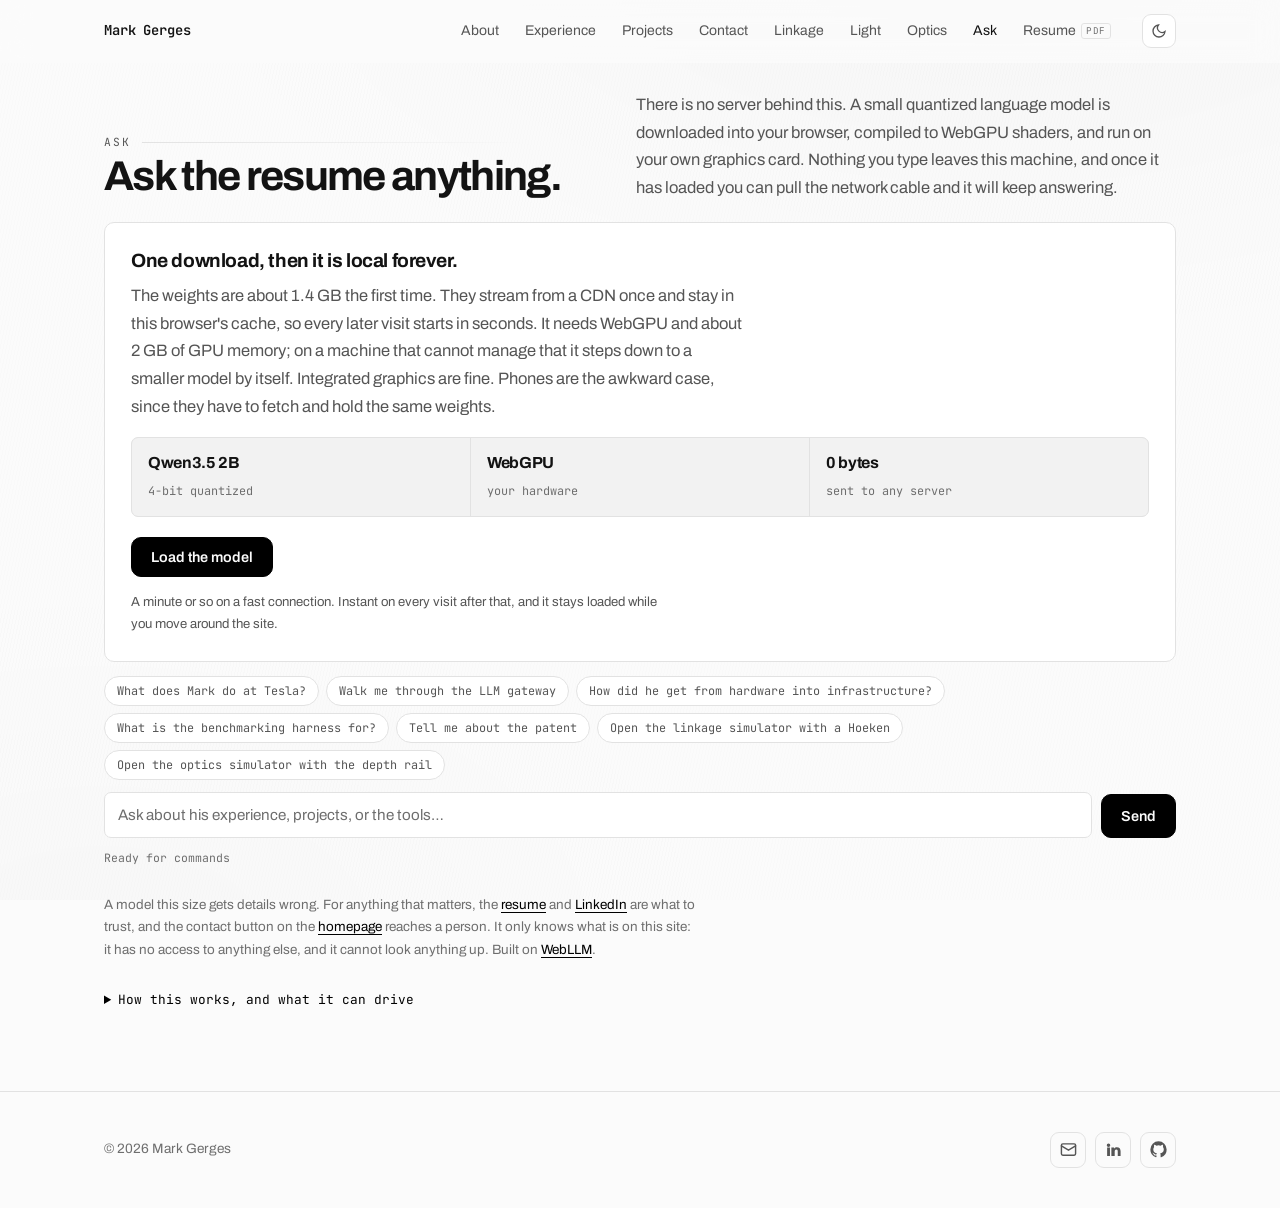
==== commit 05bd3ec6: "Pair every tool title with its standfirst, not just the short ones The heading block on the tool pag" ====
--- a/pages/chat.html
+++ b/pages/chat.html
@@ -7,7 +7,7 @@
 <meta name="description" content="Ask a language model about Mark Gerges's work, and tell it what to do with the simulators on this site. The model downloads into your browser and runs on your own GPU: nothing you type is sent anywhere.">
 <link rel="canonical" href="https://mhsghali.github.io/pages/chat.html">
 <meta property="og:type" content="website">
-<meta property="og:title" content="Ask — a language model that runs in your browser">
+<meta property="og:title" content="Ask: a language model that runs in your browser">
 <meta property="og:description" content="A small quantized model, compiled to WebGPU shaders and run on your own graphics card. It answers questions about Mark's work and drives the simulators on this site.">
 <meta property="og:url" content="https://mhsghali.github.io/pages/chat.html">
 <meta name="twitter:card" content="summary">
@@ -17,7 +17,7 @@
 <link rel="preconnect" href="https://fonts.gstatic.com" crossorigin>
 <link rel="stylesheet" href="https://fonts.googleapis.com/css2?family=Archivo:wght@400;500;600;700;800&family=JetBrains+Mono:wght@400;500&display=swap" media="print" onload="this.media='all'">
 <noscript><link rel="stylesheet" href="https://fonts.googleapis.com/css2?family=Archivo:wght@400;500;600;700;800&family=JetBrains+Mono:wght@400;500&display=swap"></noscript>
-<link rel="stylesheet" href="../css/main.css?v=f56d3836">
+<link rel="stylesheet" href="../css/main.css?v=58764426">
 <script>/* Runs before paint: marks JS alive so the reveal animation can hide
    things it will later show, and settles the theme so there is no flash. */
 document.documentElement.classList.add("js");
@@ -25,8 +25,8 @@
 /* No stored choice means the visitor has not chosen; follow the OS. */
 if(t==="light"||(!t&&window.matchMedia&&matchMedia("(prefers-color-scheme: light)").matches))
 document.documentElement.setAttribute("data-theme","light")}catch(e){}</script>
-<script src="../js/app.js?v=f56d3836" defer></script>
-<script type="module" src="../js/chat/page.js?v=f56d3836"></script>
+<script src="../js/app.js?v=58764426" defer></script>
+<script type="module" src="../js/chat/page.js?v=58764426"></script>
 </head>
 <body>
 <div class="sheen" aria-hidden="true"></div>
--- a/css/main.css
+++ b/css/main.css
@@ -397,7 +397,16 @@
    ============================================================ */
 
 .tool { padding-block: 28px 60px; }
-.tool-head { display: flex; flex-wrap: wrap; align-items: flex-end; gap: 20px; margin-bottom: 20px; }
+/* Title on the left, standfirst on the right, stacked on a narrow screen.
+   This was a wrapping flex row, which paired the two only when the h1 happened
+   to be short enough to leave room -- so the same markup read one way on Light
+   and another on Optics, whose longer title pushed the paragraph onto its own
+   line. The columns are explicit now: the text column takes its 60ch measure
+   and the title wraps inside whatever is left. 60ch taken literally would
+   swallow most of the row just above the breakpoint and leave the title in a
+   gutter, so it yields to a share of the width there. */
+.tool-head { display: grid; gap: 20px; align-items: end; margin-bottom: 20px; }
+@media (min-width: 900px) { .tool-head { grid-template-columns: minmax(0, 1fr) minmax(0, min(60ch, 55%)); } }
 .tool-head h1 { font-size: clamp(1.8rem, 4vw, 2.6rem); margin: 0; }
 .tool-head p { margin: 0; max-width: 60ch; }
 
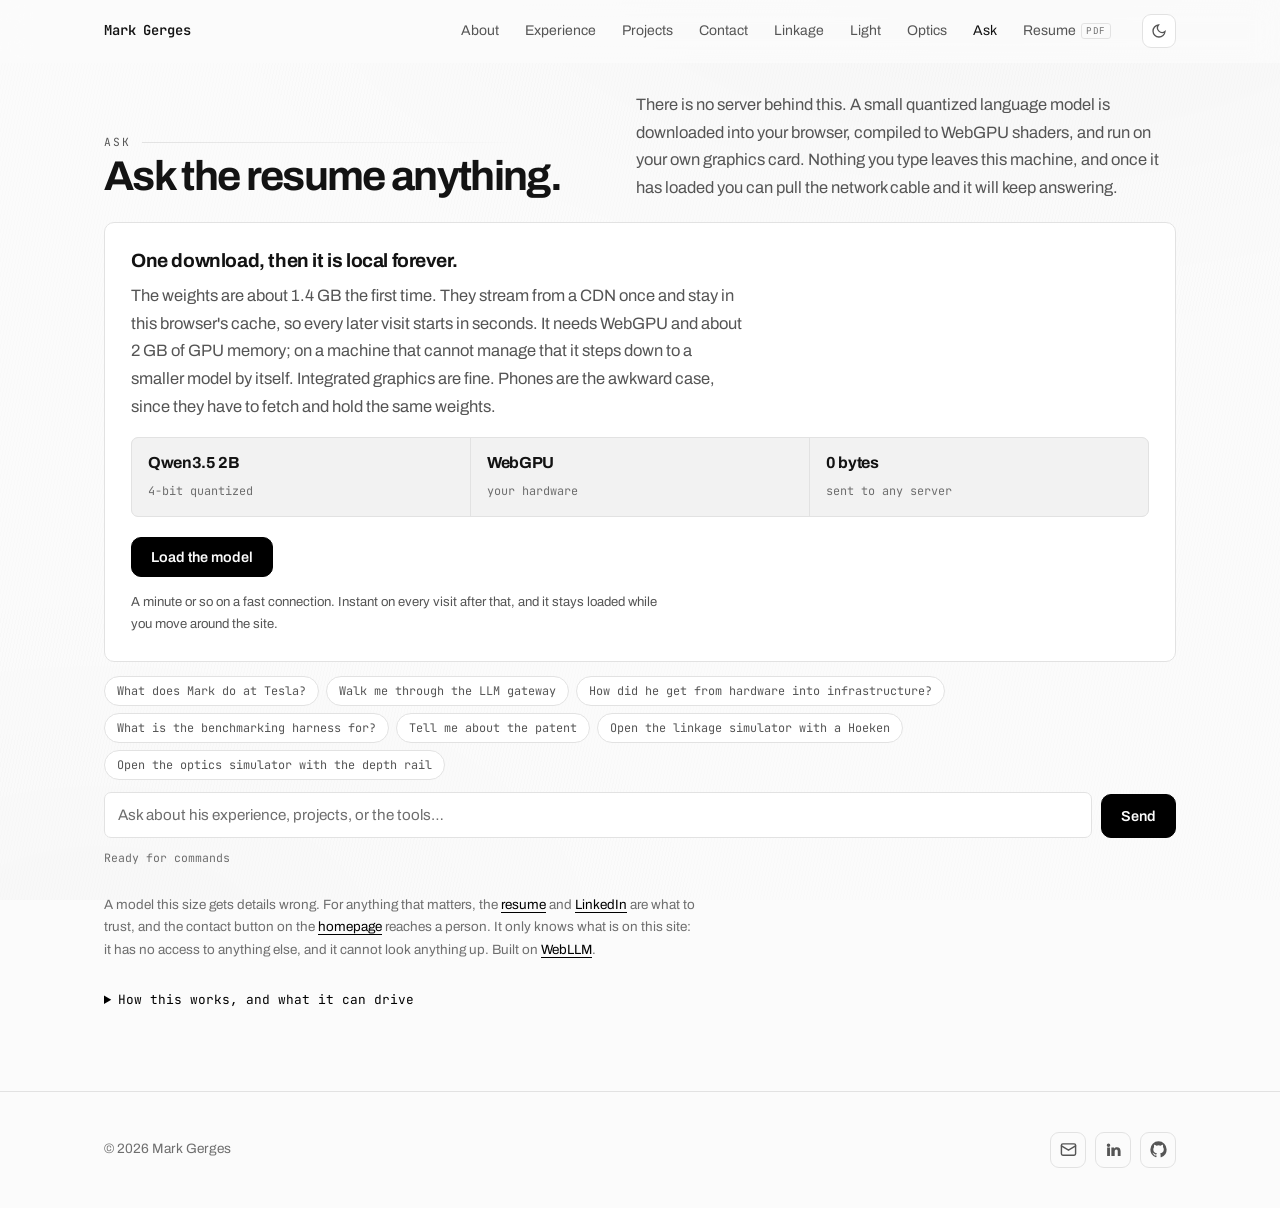
==== commit c9208080: "Give the walker weight, and four legs it can stand on The homepage creature did not walk, it skated." ====
--- a/pages/chat.html
+++ b/pages/chat.html
@@ -17,7 +17,7 @@
 <link rel="preconnect" href="https://fonts.gstatic.com" crossorigin>
 <link rel="stylesheet" href="https://fonts.googleapis.com/css2?family=Archivo:wght@400;500;600;700;800&family=JetBrains+Mono:wght@400;500&display=swap" media="print" onload="this.media='all'">
 <noscript><link rel="stylesheet" href="https://fonts.googleapis.com/css2?family=Archivo:wght@400;500;600;700;800&family=JetBrains+Mono:wght@400;500&display=swap"></noscript>
-<link rel="stylesheet" href="../css/main.css?v=58764426">
+<link rel="stylesheet" href="../css/main.css?v=3d923acb">
 <script>/* Runs before paint: marks JS alive so the reveal animation can hide
    things it will later show, and settles the theme so there is no flash. */
 document.documentElement.classList.add("js");
@@ -25,8 +25,8 @@
 /* No stored choice means the visitor has not chosen; follow the OS. */
 if(t==="light"||(!t&&window.matchMedia&&matchMedia("(prefers-color-scheme: light)").matches))
 document.documentElement.setAttribute("data-theme","light")}catch(e){}</script>
-<script src="../js/app.js?v=58764426" defer></script>
-<script type="module" src="../js/chat/page.js?v=58764426"></script>
+<script src="../js/app.js?v=3d923acb" defer></script>
+<script type="module" src="../js/chat/page.js?v=3d923acb"></script>
 </head>
 <body>
 <div class="sheen" aria-hidden="true"></div>
--- a/css/main.css
+++ b/css/main.css
@@ -199,7 +199,12 @@
 .btn svg { width: 15px; height: 15px; flex: none; }
 
 /* ---------- hero ---------- */
-.hero { padding-block: 92px 76px; position: relative; }
+/* Bottom padding is much smaller than the top's, and smaller than the section
+   rhythm elsewhere, because the stat strip is already a hard-edged panel: it
+   closes the hero by itself, and 76px under it on top of About's own 84px left
+   the two reading as unrelated pages. The section rhythm itself is untouched --
+   About still opens with the same 84px every other section does. */
+.hero { padding-block: 92px 26px; position: relative; }
 .hero-grid { display: grid; grid-template-columns: 1fr 440px; gap: 40px; align-items: center; }
 /* Smaller than the global h1: the hero shares its row with the canvas, so the
    headline has about half the page to wrap in. The two halves are separated by
@@ -211,7 +216,7 @@
 .hero-role .sep { color: var(--text-faint); margin: 0 8px; }
 .hero-cta { display: flex; flex-wrap: wrap; gap: 11px; margin-top: 30px; }
 @media (max-width: 900px) {
-  .hero { padding-block: 56px 48px; }
+  .hero { padding-block: 56px 18px; }
   .hero-grid { grid-template-columns: 1fr; }
 }
 
@@ -246,6 +251,25 @@
 }
 .hero-walkers canvas {
   display: block; width: 100%; height: 100%;
+  /* Fade the bottom edge into the page.
+
+     The hero box ends in a hard horizontal line just above the About section,
+     and the lit ground plane is a different tone from the page behind it, so
+     that line reads as a rectangle drawn across the design. This dissolves it.
+
+     It is on the CANVAS rather than on .hero-walkers, which carries the
+     horizontal mask, and that is the whole trick: the rule above explains that
+     two mask layers on one element need mask-composite, whose -webkit- and
+     standard keyword sets disagree badly enough to produce an empty mask on
+     some browsers. Two elements, one layer each, composite the ordinary way and
+     need no such thing.
+
+     The stops are set against the geometry, not by eye. creature.js fits the
+     camera so the feet stop around 85% of the way down at any angle the drag
+     allows, so the fade starts below that and nothing of the creature is ever
+     dimmed by it. */
+  -webkit-mask-image: linear-gradient(to bottom, #000 86%, rgba(0,0,0,.45) 94%, transparent);
+          mask-image: linear-gradient(to bottom, #000 86%, rgba(0,0,0,.45) 94%, transparent);
   /* Drag to turn the creature. pan-y leaves a vertical swipe to the page, so
      this never eats scrolling on a phone. */
   touch-action: pan-y; -webkit-user-select: none; user-select: none;
@@ -256,8 +280,14 @@
    headline stays selectable and the buttons stay clickable. */
 .hero-grid { pointer-events: none; }
 .hero-grid > * { pointer-events: auto; }
-/* The content has to sit above it, and .hero-grid is the only thing between. */
-.hero-grid { position: relative; z-index: 1; }
+/* The content has to sit above it. Both siblings, not just one: .hero-walkers is
+   POSITIONED, so it paints after every in-flow box in the hero regardless of
+   source order, and anything that has not lifted itself out of the flow ends up
+   underneath it. .hero-grid always had this; the stat strip never did, so the
+   canvas was painting across the cards and washing their text out -- worst on
+   the right, where the horizontal mask leaves the canvas at full strength and
+   the creature's ground plane sits behind the last two numbers. */
+.hero-grid, .hero .stats { position: relative; z-index: 1; }
 /* One column now that the figure is gone: the background owns the right-hand
    side, so the text is held to a readable measure instead of filling it. */
 .hero-grid { grid-template-columns: minmax(0, 620px); }
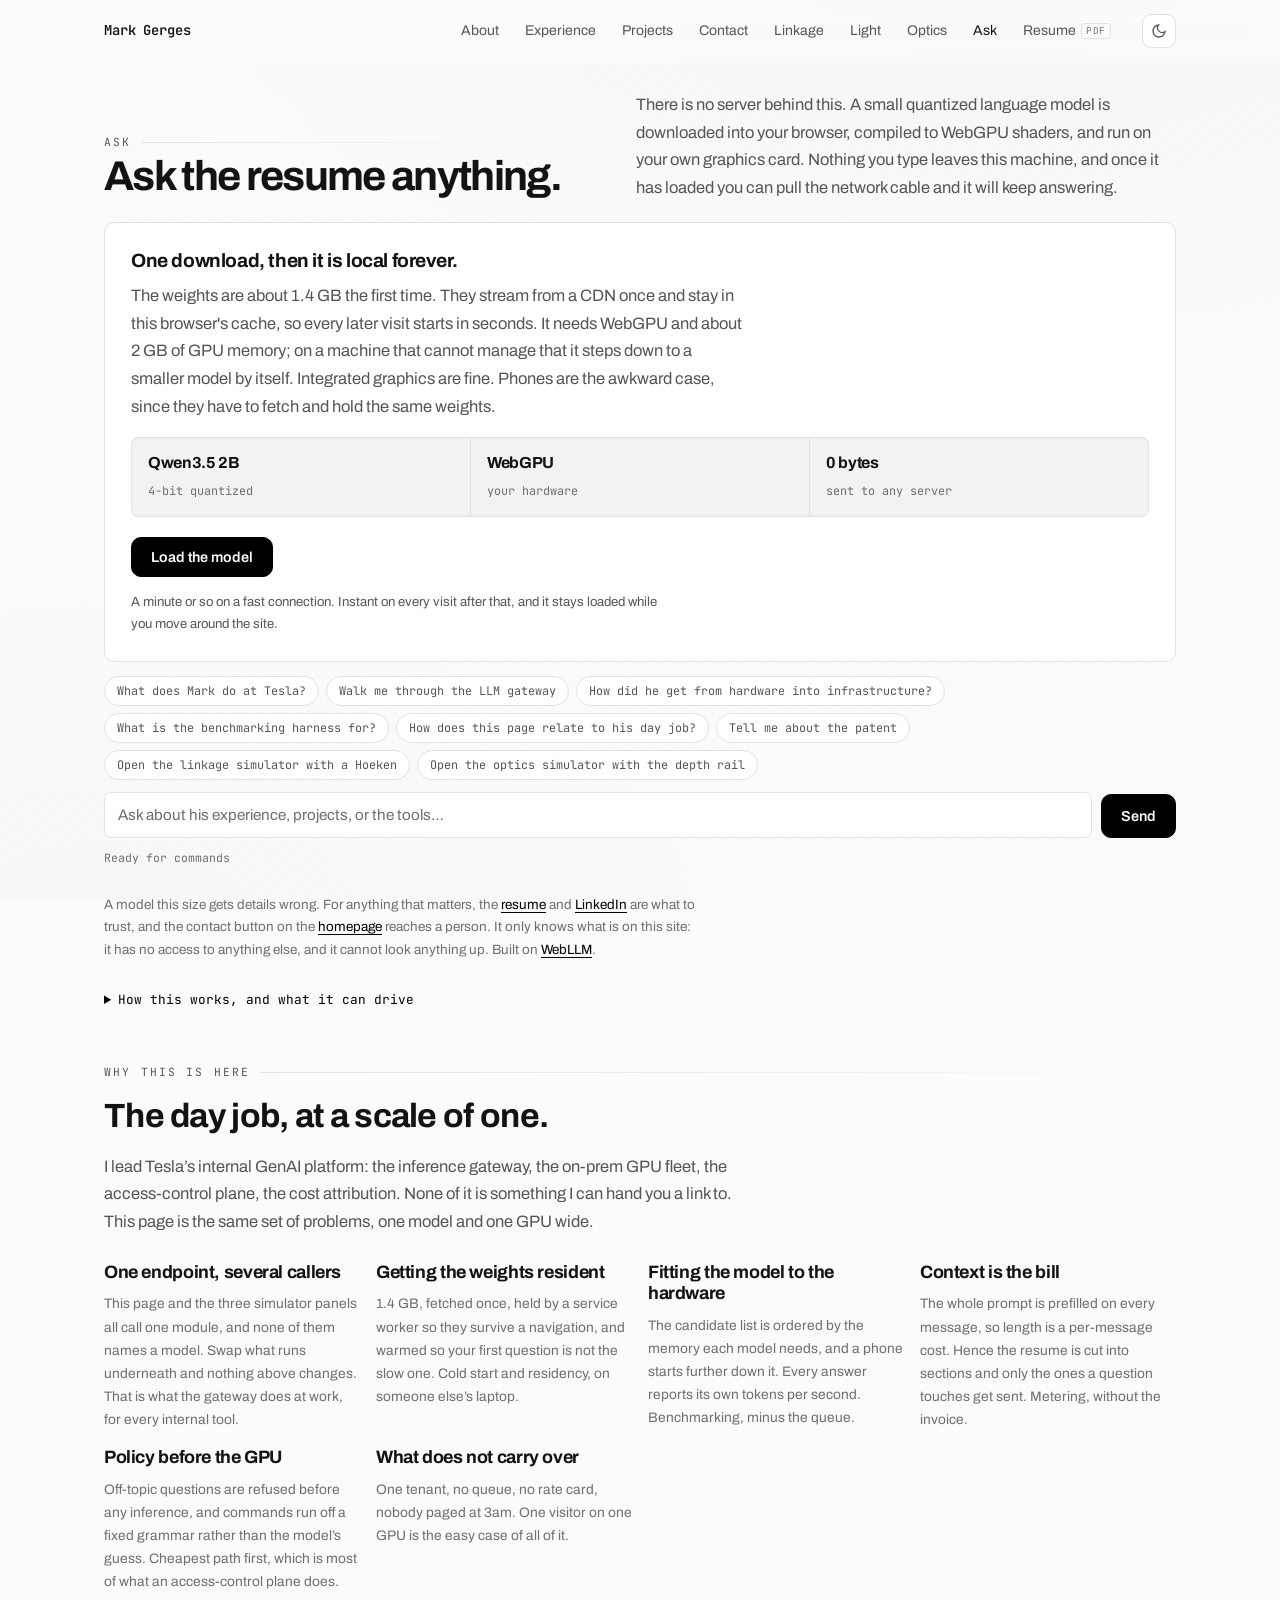
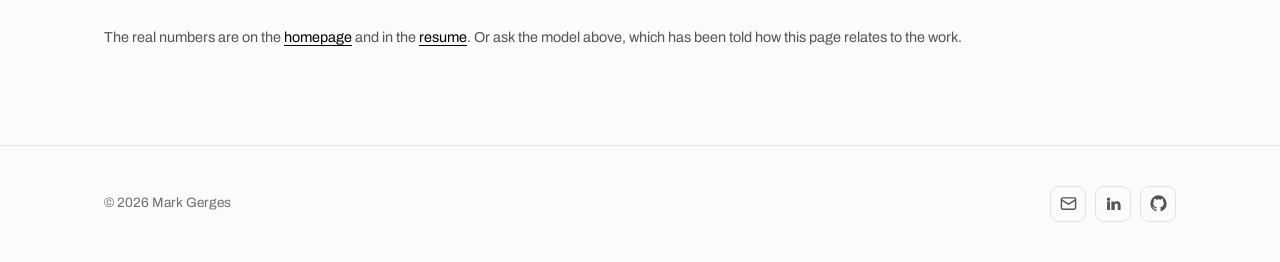
==== commit b4fb6c24: "Draw the walker in the page's own ink, and say what the Ask page is for The homepage creature was re" ====
--- a/pages/chat.html
+++ b/pages/chat.html
@@ -12,12 +12,13 @@
 <meta property="og:url" content="https://mhsghali.github.io/pages/chat.html">
 <meta name="twitter:card" content="summary">
 <meta name="theme-color" content="#0a0a0a">
-<link rel="icon" type="image/svg+xml" href="../assets/images/favicon.svg">
+<link rel="icon" type="image/svg+xml" href="../assets/images/favicon-chat.svg">
+<link rel="apple-touch-icon" href="../assets/images/apple-touch-icon.png">
 <link rel="preconnect" href="https://fonts.googleapis.com">
 <link rel="preconnect" href="https://fonts.gstatic.com" crossorigin>
 <link rel="stylesheet" href="https://fonts.googleapis.com/css2?family=Archivo:wght@400;500;600;700;800&family=JetBrains+Mono:wght@400;500&display=swap" media="print" onload="this.media='all'">
 <noscript><link rel="stylesheet" href="https://fonts.googleapis.com/css2?family=Archivo:wght@400;500;600;700;800&family=JetBrains+Mono:wght@400;500&display=swap"></noscript>
-<link rel="stylesheet" href="../css/main.css?v=3d923acb">
+<link rel="stylesheet" href="../css/main.css?v=b85a68ae">
 <script>/* Runs before paint: marks JS alive so the reveal animation can hide
    things it will later show, and settles the theme so there is no flash. */
 document.documentElement.classList.add("js");
@@ -25,8 +26,8 @@
 /* No stored choice means the visitor has not chosen; follow the OS. */
 if(t==="light"||(!t&&window.matchMedia&&matchMedia("(prefers-color-scheme: light)").matches))
 document.documentElement.setAttribute("data-theme","light")}catch(e){}</script>
-<script src="../js/app.js?v=3d923acb" defer></script>
-<script type="module" src="../js/chat/page.js?v=3d923acb"></script>
+<script src="../js/app.js?v=b85a68ae" defer></script>
+<script type="module" src="../js/chat/page.js?v=b85a68ae"></script>
 </head>
 <body>
 <div class="sheen" aria-hidden="true"></div>
@@ -97,6 +98,45 @@
       </div>
     </div>
   </details>
+
+  <!-- Every other tool page ends by tying the browser version back to the C
+       program it was ported from. This one has no C program behind it: what it
+       is a small version of is the platform I work on, so that is what this
+       says. It is deliberately visible rather than folded into a <details>,
+       because for the visitor most likely to be reading this page it is the
+       whole point of the page. -->
+  <p class="eyebrow" style="margin-top:52px">Why this is here</p>
+  <h2>The day job, at a scale of one.</h2>
+  <p style="max-width:70ch">I lead Tesla&rsquo;s internal GenAI platform: the inference gateway, the on-prem GPU fleet, the access-control plane, the cost attribution. None of it is something I can hand you a link to. This page is the same set of problems, one model and one GPU wide.</p>
+
+  <div class="grid grid-3" style="margin-top:26px">
+    <div>
+      <h3>One endpoint, several callers</h3>
+      <p class="panel-hint">This page and the three simulator panels all call one module, and none of them names a model. Swap what runs underneath and nothing above changes. That is what the gateway does at work, for every internal tool.</p>
+    </div>
+    <div>
+      <h3>Getting the weights resident</h3>
+      <p class="panel-hint">1.4&nbsp;GB, fetched once, held by a service worker so they survive a navigation, and warmed so your first question is not the slow one. Cold start and residency, on someone else&rsquo;s laptop.</p>
+    </div>
+    <div>
+      <h3>Fitting the model to the hardware</h3>
+      <p class="panel-hint">The candidate list is ordered by the memory each model needs, and a phone starts further down it. Every answer reports its own tokens per second. Benchmarking, minus the queue.</p>
+    </div>
+    <div>
+      <h3>Context is the bill</h3>
+      <p class="panel-hint">The whole prompt is prefilled on every message, so length is a per-message cost. Hence the resume is cut into sections and only the ones a question touches get sent. Metering, without the invoice.</p>
+    </div>
+    <div>
+      <h3>Policy before the GPU</h3>
+      <p class="panel-hint">Off-topic questions are refused before any inference, and commands run off a fixed grammar rather than the model&rsquo;s guess. Cheapest path first, which is most of what an access-control plane does.</p>
+    </div>
+    <div>
+      <h3>What does not carry over</h3>
+      <p class="panel-hint">One tenant, no queue, no rate card, nobody paged at 3am. One visitor on one GPU is the easy case of all of it.</p>
+    </div>
+  </div>
+
+  <p style="margin-top:32px;font-size:.9rem">The real numbers are on the <a href="../index.html#about">homepage</a> and in the <a href="../assets/files/MarkGerges.pdf">resume</a>. Or ask the model above, which has been told how this page relates to the work.</p>
 </section>
 </main>
 
--- a/css/main.css
+++ b/css/main.css
@@ -197,6 +197,37 @@
 .btn-primary { background: var(--accent); border-color: var(--accent); color: var(--bg); font-weight: 600; }
 .btn-primary:hover:not(:disabled) { filter: brightness(1.08); border-color: var(--accent); }
 .btn svg { width: 15px; height: 15px; flex: none; }
+
+/* The rotating call to action. Its faces are stacked in ONE grid cell, so the
+   button is always as wide as the longest label and holds still while the
+   labels change -- a button that resized on every rotation would shove the one
+   beside it around and move its own hit area out from under the pointer.
+   Hidden faces keep that width because they are `visibility: hidden` rather
+   than display:none, which also takes them out of the accessible name, so the
+   button reads as the one simulator it is offering. The state lives in
+   aria-hidden rather than a class of its own: there is then no second source of
+   truth to leave the visible face out of step with what a screen reader is
+   given.
+
+   One face fades OUT and then the next fades IN, rather than the two
+   cross-fading: they share a cell, so overlapping fades would put two labels
+   on top of each other and read as a smear. The whole sequence is the delay on
+   the way in -- an arriving face waits out the departing one -- and the
+   departing face overrides it back to zero so it leaves at once. Visibility is
+   transitioned alongside opacity because it is special-cased to hold `visible`
+   for the whole of a transition either way, so a face stays on screen while it
+   fades out and is gone the instant it is clear. */
+.cta-rotate { display: inline-grid; align-items: center; justify-items: center; }
+.cta-face {
+  grid-area: 1 / 1;
+  display: inline-flex; align-items: center; gap: 9px;
+  transition: opacity .28s ease .28s, visibility .28s .28s;
+}
+.cta-face[aria-hidden="true"] {
+  opacity: 0; visibility: hidden;
+  transition-delay: 0s;
+}
+@media (prefers-reduced-motion: reduce) { .cta-face { transition: none; } }
 
 /* ---------- hero ---------- */
 /* Bottom padding is much smaller than the top's, and smaller than the section
